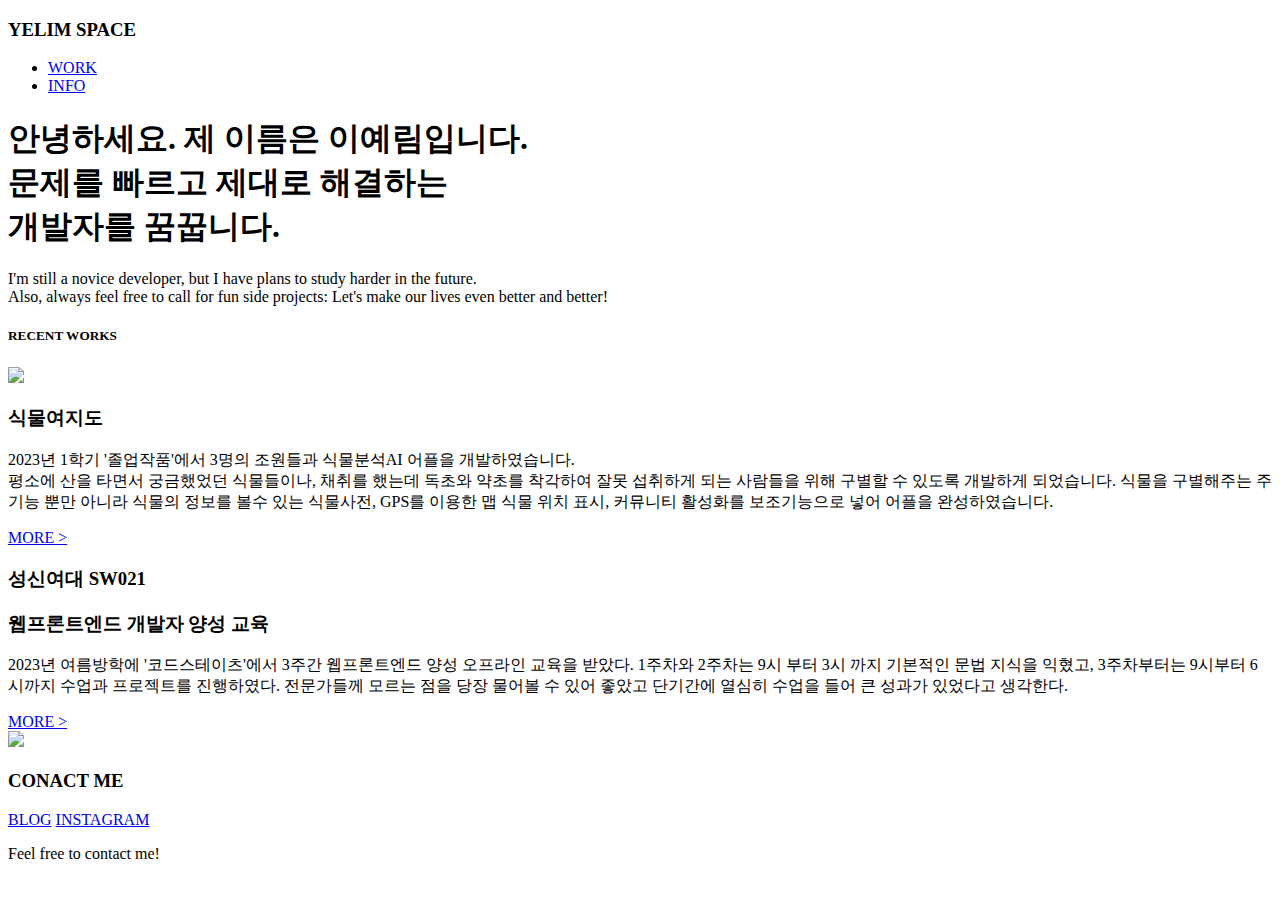
==== comento/1_week/index.html @ eb7450ca "Create index.html" ====
<!DOCTYPE html>
<html lang="en">
<head>
    <meta charset="UTF-8">
    <meta name="viewport" content="width=device-width, initial-scale=1.0">
    <title>PORTFOLIO</title>

    <link rel="stylesheet" type="text/css" href="style.css">
    
    <link href="https://fonts.googleapis.com/css2?family=Montserrat:ital,wght@0,200;0,400;0,500;0,600;0,800;0,900;1,200;1,400;1,500;1,600;1,800;1,900&display=swap" rel="stylesheet">
    <link href="https://fonts.googleapis.com/css2?family=Noto+Sans+KR:wght@100;300;400;500;700;900&display=swap" rel="stylesheet">
</head>

<body>

    <div class="frame">

        <nav class="navigator">
            <h3 class="site-name">YELIM SPACE</h3>
            <ul>
                <li><a class="nav-menu" href="index.html">WORK</a></li>
                <li><a class="nav-menu" href="info.html">INFO</a></li>
            </ul>
        </nav>

        <div class="dashboard">
            <h1 class="korean-comment">안녕하세요. 제 이름은 <a class="sample">이예림</a>입니다.<br>
                <a class="highlight type1">문제</a>를 <a class="highlight type2">빠르고</a> <a class="highlight type3">제대로</a> 해결하는<br> <a class="highlight type4">개발자</a>를 꿈꿉니다.</h1>
                
            <p class="english-comment">I'm still a novice developer, but I have plans to study harder in the future.<br>Also, always feel free to call for fun side projects: Let's make our lives even better and better!</p>
        
        </div>

        <h5 class="recent-menu">RECENT WORKS</h5>

        <div class="recent-works">

            <div class="article" id="arti1">
                <img class="thumbnail" id="thumb1" src="thumbnail1.jpg">
                <div class="article-info">
                    <h3 class="article-name" id="name1">식물여지도</h3>
                    <p class="article-comment">2023년 1학기 '졸업작품'에서 3명의 조원들과 식물분석AI 어플을 개발하였습니다.<br>
                        평소에 산을 타면서 궁금했었던 식물들이나, 채취를 했는데 독초와 약초를 착각하여 잘못 섭취하게 되는 사람들을 위해 구별할 수 있도록 개발하게 되었습니다. 식물을 구별해주는 주기능 뿐만 아니라 식물의 정보를 볼수 있는 식물사전, GPS를 이용한 맵 식물 위치 표시, 커뮤니티 활성화를 보조기능으로 넣어 어플을 완성하였습니다.
                    </p>
                    <a class="more" href="https://colab.research.google.com/drive/1e4Ghh5dlPpOG2RD6Swi5xAErlIBN2F48" target="_blank">MORE ></a>
                </div>
            </div>

            <div class="article" id="arti2">
                <div class="article-info">
                    <h3 class="article-name" id="name2-1">성신여대 SW021</h3>
                    <h3 class="article-name" id="name2-2">웹프론트엔드 개발자 양성 교육</h3>
                    <p class="article-comment" id="comment2">2023년 여름방학에 '코드스테이츠'에서 3주간 웹프론트엔드 양성 오프라인 교육을 받았다. 1주차와 2주차는 9시 부터 3시 까지 기본적인 문법 지식을 익혔고, 3주차부터는 9시부터 6시까지 수업과 프로젝트를 진행하였다. 전문가들께 모르는 점을 당장 물어볼 수 있어 좋았고 단기간에 열심히 수업을 들어 큰 성과가 있었다고 생각한다.
                    </p>
                    <a class="more" href="https://codestates.oopy.io/course/sw021-sungshin">MORE ></a>
                </div>
                <img class="thumbnail3" id="thumb3" src="thumbnail3.png">
            </div>


        </div>


        <footer class="footer">
            <h3 class="contact">CONACT ME</h3>
            <div class="links">
                <a class="blog" href="https://blog.naver.com/leeyl1595">BLOG</a>
                <a class="instagram" href="https://www.instagram.com/x_____yl/?hl=en">INSTAGRAM</a>
            </div>
            <p>Feel free to contact me!</p>
        </footer>

    </div>

</body>
</html>
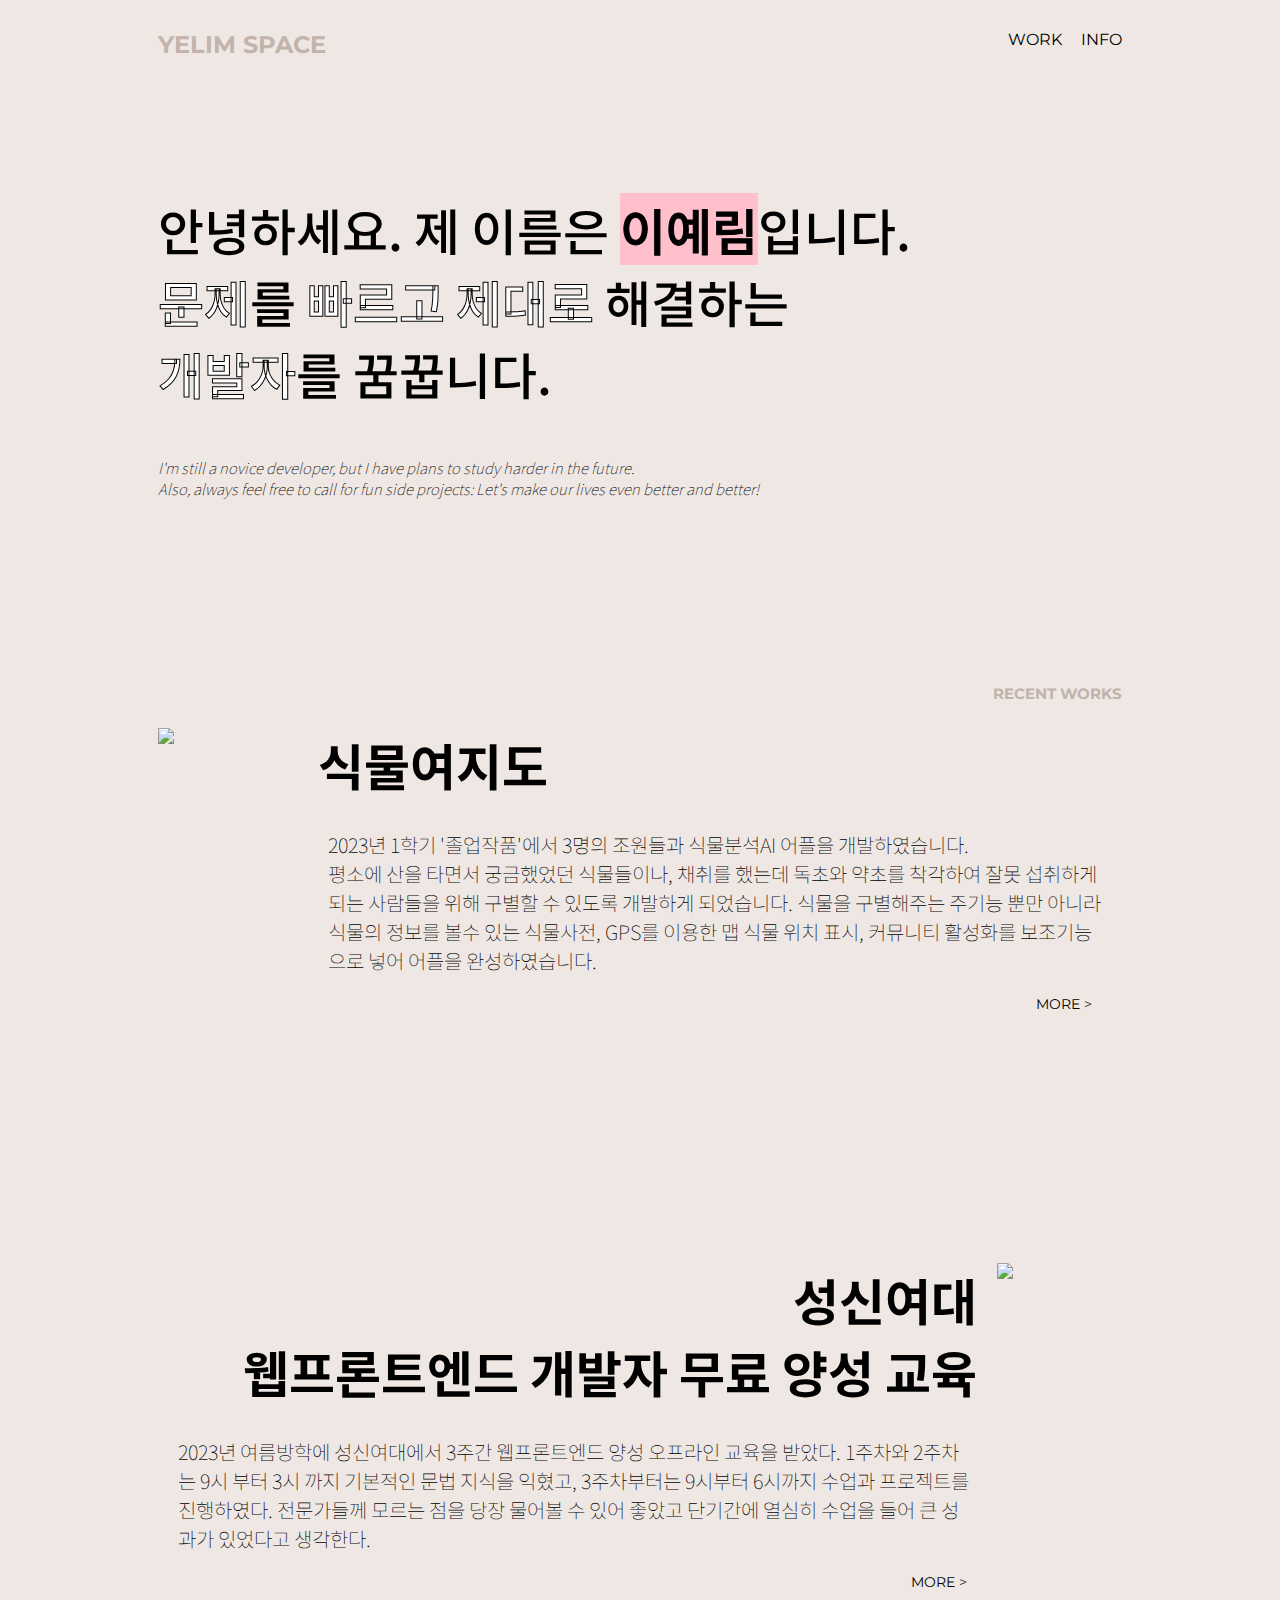
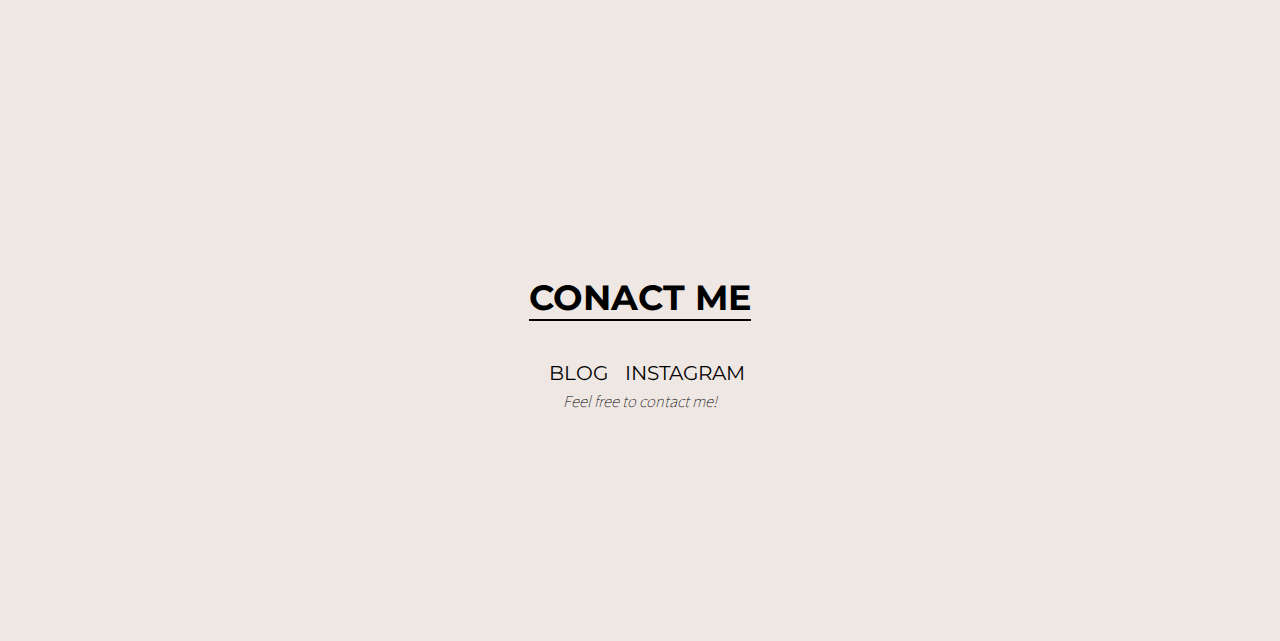
==== commit 12df5ce5: "Update index.html" ====
--- a/comento/1_week/index.html
+++ b/comento/1_week/index.html
@@ -48,9 +48,9 @@
 
             <div class="article" id="arti2">
                 <div class="article-info">
-                    <h3 class="article-name" id="name2-1">성신여대 SW021</h3>
-                    <h3 class="article-name" id="name2-2">웹프론트엔드 개발자 양성 교육</h3>
-                    <p class="article-comment" id="comment2">2023년 여름방학에 '코드스테이츠'에서 3주간 웹프론트엔드 양성 오프라인 교육을 받았다. 1주차와 2주차는 9시 부터 3시 까지 기본적인 문법 지식을 익혔고, 3주차부터는 9시부터 6시까지 수업과 프로젝트를 진행하였다. 전문가들께 모르는 점을 당장 물어볼 수 있어 좋았고 단기간에 열심히 수업을 들어 큰 성과가 있었다고 생각한다.
+                    <h3 class="article-name" id="name2-1">성신여대</h3>
+                    <h3 class="article-name" id="name2-2">웹프론트엔드 개발자 무료 양성 교육</h3>
+                    <p class="article-comment" id="comment2">2023년 여름방학에 성신여대에서 3주간 웹프론트엔드 양성 오프라인 교육을 받았다. 1주차와 2주차는 9시 부터 3시 까지 기본적인 문법 지식을 익혔고, 3주차부터는 9시부터 6시까지 수업과 프로젝트를 진행하였다. 전문가들께 모르는 점을 당장 물어볼 수 있어 좋았고 단기간에 열심히 수업을 들어 큰 성과가 있었다고 생각한다.
                     </p>
                     <a class="more" href="https://codestates.oopy.io/course/sw021-sungshin">MORE ></a>
                 </div>
--- a/comento/1_week/style.css
+++ b/comento/1_week/style.css
@@ -0,0 +1,375 @@
+
+
+body{
+    background-color: #EFE7E3;
+}
+
+.frame{
+    margin: 30px 150px;
+    display: flex;
+    flex-direction: column;
+}
+
+
+/*navigator*/
+
+.navigator{
+    display: flex;
+    flex-direction: row;
+    justify-content: space-between;
+}
+
+li{
+    display: inline;
+    align-self: center;
+    margin: 0;
+    margin-Left: 15px;
+}
+
+ul{
+    margin:0;
+}
+
+.site-name{
+    margin:0;
+    font-family: 'Montserrat', sans-serif;
+    font-size: 24px;
+    color: #C2B4AB;
+}
+
+.nav-menu{
+    font-family: 'Montserrat', sans-serif;
+    font-weight: 400;
+    font-size: 16px;
+}
+
+a{
+    color: black;
+    text-decoration: none;
+}
+
+a:hover{
+    color: white;
+    transition: 0.3s;
+}
+
+
+/*dashboard*/
+
+
+.dashboard{
+    display: flex;
+    flex-direction: column;
+    margin-top: 100px;
+    margin-bottom: 70px;
+}
+
+.korean-comment{
+    font-family: 'Noto Sans KR', sans-serif;
+    font-weight: 500;
+    font-size: 50px;
+}
+
+.sample{
+    background-color: pink;
+    -webkit-text-stroke: 1px black;
+}
+
+.sample:hover{
+    background-color: transparent;
+    color: white;
+    -webkit-text-stroke: 1px black;
+    transition: none;
+}
+
+.highlight{
+    color: white;
+    -webkit-text-stroke: 1px black;
+}
+
+.highlight:hover{
+    background-color: pink;
+    color: black;
+    transition: none;
+}
+
+.type1:hover{
+    background-color: yellowgreen;
+}
+ 
+.type2:hover{
+    background-color: violet;
+} 
+
+.type3:hover{
+    background-color: orange;
+}
+
+.type4:hover{
+    background-color: skyblue;
+}
+
+.english-comment{
+    font-family: 'Noto Sans KR', sans-serif;
+    font-weight: 100;
+    font-size: 15px;
+    font-style: italic;
+
+    letter-spacing: -0.3;
+}
+
+/*recent works*/
+
+.recent-menu{
+    font-family: 'Montserrat', sans-serif;
+    font-weight: 700;
+    font-size: 15px;
+    color: #C2B4AB;
+
+    text-align: right;
+    margin-top: 100px;
+}
+
+
+/*footer*/
+
+.footer{
+    display: flex;
+    flex-direction: column;
+    align-items: center;
+    margin-bottom: 200px;
+}
+
+.contact{
+    font-family: 'Montserrat', sans-serif;
+    font-weight: 700;
+    font-size: 35px;
+    color: black;
+    margin-bottom: 40px;
+    border-bottom: 2px solid black;
+}
+
+.links>a{
+    font-family: 'Montserrat', sans-serif;
+    font-size: 20px;
+    font-weight: 400;
+    margin-left: 13px;
+}
+
+.footer>p{
+    font-family: 'Noto Sans KR', sans-serif;
+    font-weight: 100;
+    font-size: 15px;
+    font-style: italic;
+    margin: 0;
+    margin-top: 5px;
+}
+
+/* INFO Section*/
+
+
+/*profile-section*/
+
+.profile-section{
+    display: flex;
+    flex-direction: row;
+    justify-content: center;
+    align-items: flex-start;
+
+    margin: 100px 100px;
+}
+
+
+#profile-picture{
+    width: 300px;
+    margin-right: 60px;
+}
+
+.introduction>h2{
+    margin: 0px;
+    font-family: 'Montserrat', sans-serif;
+    font-size: 35px;
+}
+
+.introduction>p{
+    font-family: 'Noto Sans KR', sans-serif;
+    font-weight: 300;
+    font-size: 16px;
+
+    margin-bottom: 40px;
+}
+
+#capability{
+    font-family: 'Montserrat', sans-serif;
+    font-weight: 400;
+    font-size: 20px;
+    font-style: italic;
+
+    line-height: 30px;
+}
+
+
+/*value section*/
+
+.value-menu{
+    font-family: 'Montserrat', sans-serif;
+    font-size: 35px;
+    margin: 30px 100px;
+}
+
+.value-section{
+    display: flex;
+    flex-direction: column;
+    justify-content: flex-start;
+    align-content: center;
+    margin: 100px 150px;
+    margin-top: 20px;
+}
+
+.value{
+    display: flex;
+    flex-direction: row;
+    margin-bottom: 40px;
+    align-items: center;
+
+}
+
+
+.value-icon{
+    width: 100px;
+    height: 100px;
+
+    border: 2px solid #C2B4AB;
+    border-radius: 100px;
+    padding: 15px;
+}
+
+.value-intro{
+    margin-left: 30px;
+}
+
+
+.value-name{
+    font-family: 'Montserrat', sans-serif;
+    font-weight: 700px;
+    margin-top: 0px;
+    margin-bottom: 10px;
+}
+
+.value-exp{
+    font-family: 'Noto Sans KR', sans-serif;
+    font-weight: 300;
+    font-size: 16px;
+
+    margin: 0px;
+}
+
+
+
+
+/*footer section*/
+
+.footer-comment{
+    text-align: center;
+}
+
+
+a[title="Freepik"]:hover{
+    color: black;
+    text-decoration: underline;
+}
+
+a[title="Flaticon"]:hover{
+    color: black;
+    text-decoration: underline;
+}
+
+
+/* RECENT WORKS */
+
+.recent-works{
+    display: flex;
+    flex-direction: column;
+}
+
+.article{
+    display: flex;
+    flex-direction: row;
+    margin-bottom: 250px;
+    align-items: left;
+}
+
+.thumbnail{
+    width: 500px;
+}
+
+.thumbnail3{
+    width: 400px;
+}
+
+.article-info{
+    margin: 0px 20px;
+}
+
+.article-name{
+    font-family: 'Noto Sans KR', sans-serif;
+    font-size: 50px;
+    margin-top: 0px;
+    margin-bottom: 30px;
+}
+
+.article-name:hover{
+    color: pink;
+    -webkit-text-stroke: 1px black;
+    transition: 0.3s;
+}
+
+
+
+.article-comment{
+    font-family: 'Noto Sans KR', sans-serif;
+    font-size: 20px;
+    font-weight: 100;
+}
+
+.more{
+    width: content;
+    height: content;
+    float: right;
+    margin-right: 10px;
+
+
+    font-family: 'Montserrat', sans-serif;
+    font-size: 14px;
+    background-color: transparent;
+    border: none;
+    outline: none;
+    padding: 0px;
+}
+
+
+#name1{
+    position: relative;
+    right: 10px;
+}
+
+#name1:hover{
+    color: skyblue;
+}
+
+#name2-1{
+    text-align: right;
+    position: relative;
+    left: 0px;
+    margin-bottom: 0px;
+}
+
+#name2-2{
+    text-align: right;
+    position: relative;
+    left: 0px;
+}
+
+#name2-2:hover{
+    color: orange;
+}